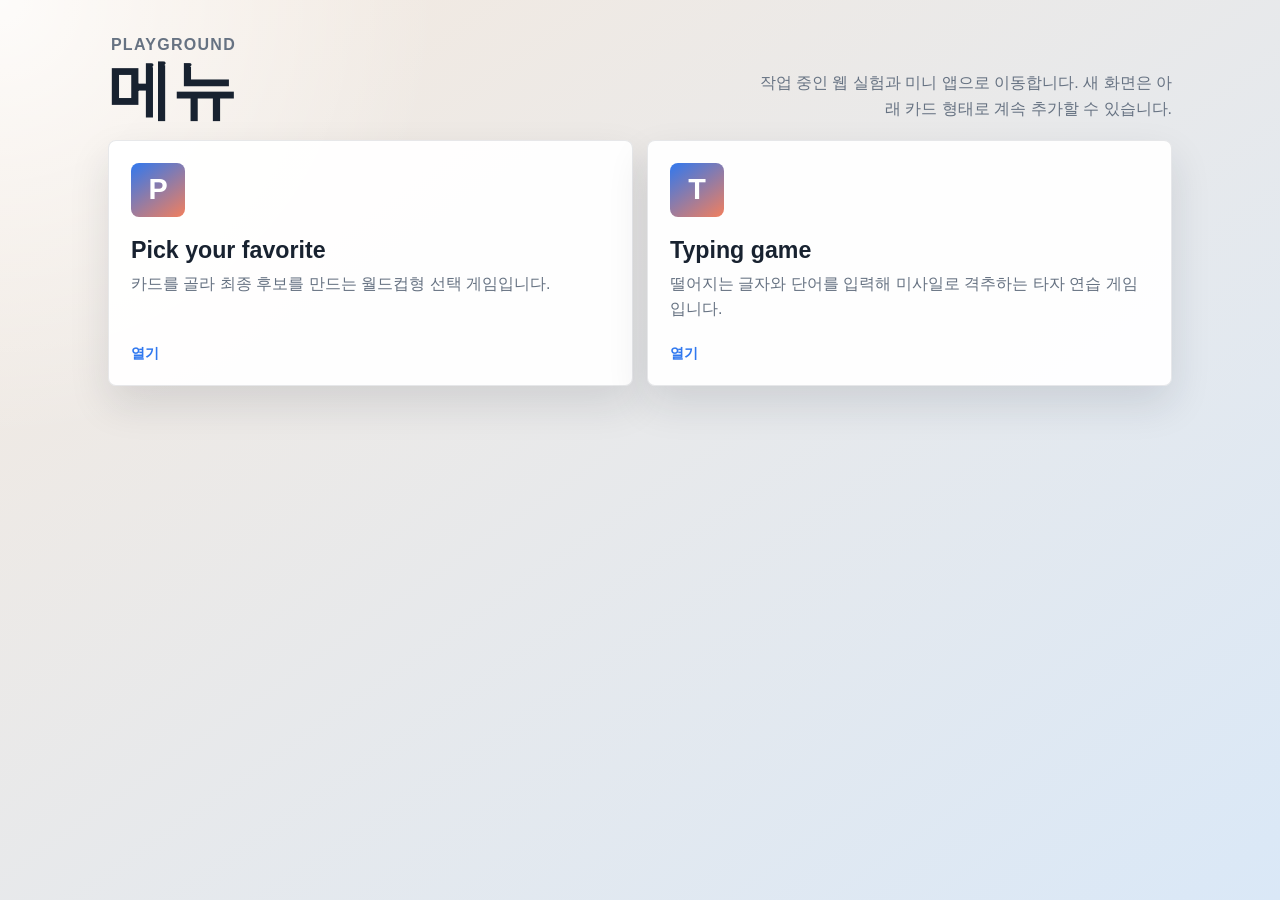
==== index.html @ 2c7c3b1e "pick your favorite 모바일화면" ====
<!doctype html>
<html lang="ko">
  <head>
    <meta charset="UTF-8" />
    <meta name="viewport" content="width=device-width, initial-scale=1.0" />
    <link rel="icon" href="./favicon.ico" type="image/x-icon" />
    <title>Playground</title>
    <style>
      :root {
        --bg-top: #f5eadf;
        --bg-bottom: #dae8f7;
        --panel: rgba(255, 255, 255, 0.88);
        --card: rgba(255, 255, 255, 0.95);
        --line: rgba(23, 34, 48, 0.1);
        --text: #182230;
        --muted: #667282;
        --warm: #f27f5d;
        --cool: #3078ef;
        --shadow: 0 18px 40px rgba(24, 34, 48, 0.12);
      }

      * {
        box-sizing: border-box;
      }

      body {
        margin: 0;
        min-height: 100vh;
        font-family: 'Segoe UI', Arial, sans-serif;
        color: var(--text);
        background: radial-gradient(circle at top left, rgba(255, 255, 255, 0.85), transparent 28%), linear-gradient(145deg, var(--bg-top), var(--bg-bottom));
      }

      .page {
        width: min(1100px, 100%);
        margin: 0 auto;
        padding: 32px 18px;
      }

      .header {
        display: flex;
        align-items: flex-end;
        justify-content: space-between;
        gap: 18px;
        margin-bottom: 18px;
      }

      .eyebrow {
        margin: 0 0 8px;
        color: var(--muted);
        font-size: 0.82rem;
        font-weight: 800;
        letter-spacing: 0.08em;
        text-transform: uppercase;
      }

      h1 {
        margin: 0;
        font-size: clamp(2.2rem, 5vw, 4.8rem);
        line-height: 1;
      }

      .header p {
        max-width: 420px;
        margin: 0;
        color: var(--muted);
        font-size: 1rem;
        line-height: 1.6;
        text-align: right;
      }

      .app-grid {
        display: grid;
        grid-template-columns: repeat(auto-fit, minmax(240px, 1fr));
        gap: 14px;
      }

      .app-card {
        min-height: 220px;
        display: flex;
        flex-direction: column;
        justify-content: space-between;
        padding: 22px;
        border: 1px solid var(--line);
        border-radius: 8px;
        background: var(--card);
        box-shadow: var(--shadow);
        color: inherit;
        text-decoration: none;
        transition:
          transform 0.2s ease,
          border-color 0.2s ease,
          box-shadow 0.2s ease;
      }

      .app-card:hover {
        border-color: rgba(48, 120, 239, 0.28);
        box-shadow: 0 22px 46px rgba(24, 34, 48, 0.16);
        transform: translateY(-4px);
      }

      .app-card__icon {
        width: 54px;
        height: 54px;
        display: grid;
        place-items: center;
        border-radius: 8px;
        background: linear-gradient(145deg, var(--cool), var(--warm));
        color: white;
        font-size: 1.8rem;
        font-weight: 900;
      }

      .app-card__title {
        margin: 20px 0 8px;
        font-size: 1.45rem;
        line-height: 1.2;
      }

      .app-card__desc {
        margin: 0;
        color: var(--muted);
        line-height: 1.55;
      }

      .app-card__meta {
        margin-top: 22px;
        color: var(--cool);
        font-size: 0.9rem;
        font-weight: 800;
      }

      @media (max-width: 720px) {
        .page {
          padding: 22px 10px;
        }

        .header {
          align-items: flex-start;
          flex-direction: column;
        }

        .header p {
          text-align: left;
        }
      }
    </style>
  </head>
  <body>
    <main class="page">
      <header class="header">
        <div>
          <p class="eyebrow">Playground</p>
          <h1>메뉴</h1>
        </div>
        <p>작업 중인 웹 실험과 미니 앱으로 이동합니다. 새 화면은 아래 카드 형태로 계속 추가할 수 있습니다.</p>
      </header>

      <section class="app-grid" aria-label="앱 메뉴">
        <a class="app-card" href="./pick-your-favorite/">
          <div>
            <div class="app-card__icon">P</div>
            <h2 class="app-card__title">Pick your favorite</h2>
            <p class="app-card__desc">카드를 골라 최종 후보를 만드는 월드컵형 선택 게임입니다.</p>
          </div>
          <div class="app-card__meta">열기</div>
        </a>

        <a class="app-card" href="./typing-game/">
          <div>
            <div class="app-card__icon">T</div>
            <h2 class="app-card__title">Typing game</h2>
            <p class="app-card__desc">떨어지는 글자와 단어를 입력해 미사일로 격추하는 타자 연습 게임입니다.</p>
          </div>
          <div class="app-card__meta">열기</div>
        </a>
      </section>
    </main>
  </body>
</html>
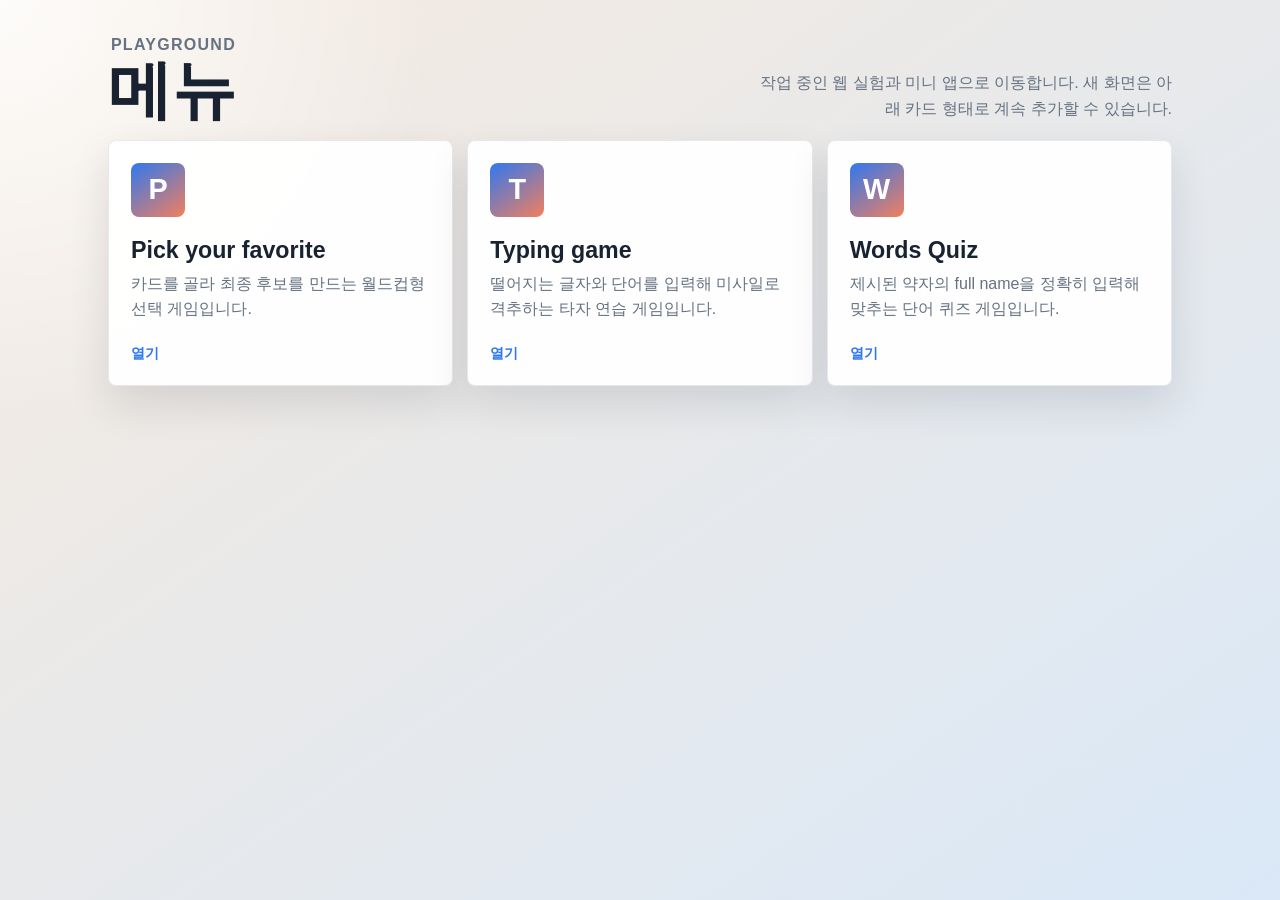
==== commit c159db3e: "단어퀴즈 추가" ====
--- a/index.html
+++ b/index.html
@@ -174,6 +174,15 @@
           </div>
           <div class="app-card__meta">열기</div>
         </a>
+
+        <a class="app-card" href="./words-quiz/">
+          <div>
+            <div class="app-card__icon">W</div>
+            <h2 class="app-card__title">Words Quiz</h2>
+            <p class="app-card__desc">제시된 약자의 full name을 정확히 입력해 맞추는 단어 퀴즈 게임입니다.</p>
+          </div>
+          <div class="app-card__meta">열기</div>
+        </a>
       </section>
     </main>
   </body>
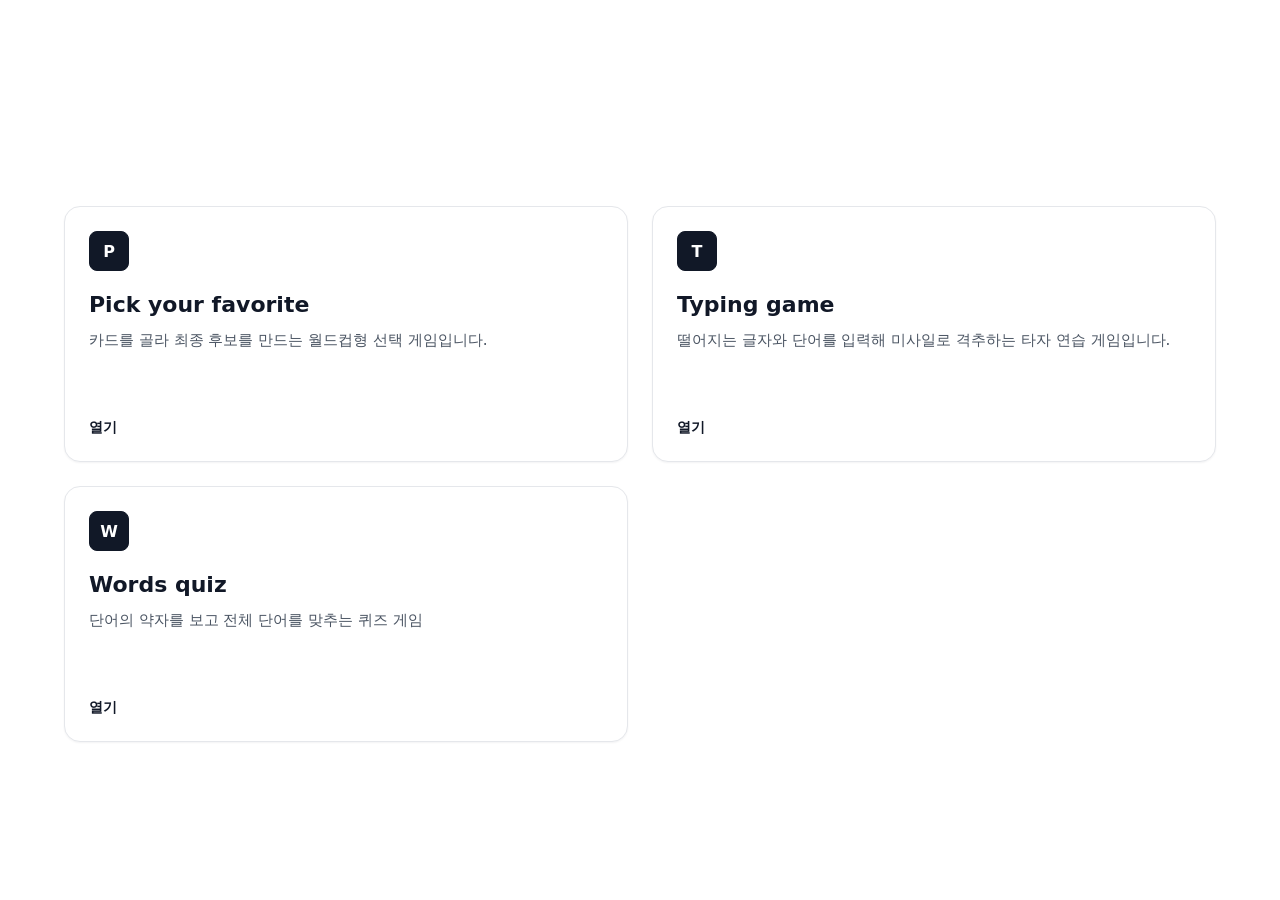
==== commit dcde964c: "entry point 레이아웃 변경" ====
--- a/index.html
+++ b/index.html
@@ -3,187 +3,54 @@
   <head>
     <meta charset="UTF-8" />
     <meta name="viewport" content="width=device-width, initial-scale=1.0" />
-    <link rel="icon" href="./favicon.ico" type="image/x-icon" />
     <title>Playground</title>
-    <style>
-      :root {
-        --bg-top: #f5eadf;
-        --bg-bottom: #dae8f7;
-        --panel: rgba(255, 255, 255, 0.88);
-        --card: rgba(255, 255, 255, 0.95);
-        --line: rgba(23, 34, 48, 0.1);
-        --text: #182230;
-        --muted: #667282;
-        --warm: #f27f5d;
-        --cool: #3078ef;
-        --shadow: 0 18px 40px rgba(24, 34, 48, 0.12);
-      }
-
-      * {
-        box-sizing: border-box;
-      }
-
-      body {
-        margin: 0;
-        min-height: 100vh;
-        font-family: 'Segoe UI', Arial, sans-serif;
-        color: var(--text);
-        background: radial-gradient(circle at top left, rgba(255, 255, 255, 0.85), transparent 28%), linear-gradient(145deg, var(--bg-top), var(--bg-bottom));
-      }
-
-      .page {
-        width: min(1100px, 100%);
-        margin: 0 auto;
-        padding: 32px 18px;
-      }
-
-      .header {
-        display: flex;
-        align-items: flex-end;
-        justify-content: space-between;
-        gap: 18px;
-        margin-bottom: 18px;
-      }
-
-      .eyebrow {
-        margin: 0 0 8px;
-        color: var(--muted);
-        font-size: 0.82rem;
-        font-weight: 800;
-        letter-spacing: 0.08em;
-        text-transform: uppercase;
-      }
-
-      h1 {
-        margin: 0;
-        font-size: clamp(2.2rem, 5vw, 4.8rem);
-        line-height: 1;
-      }
-
-      .header p {
-        max-width: 420px;
-        margin: 0;
-        color: var(--muted);
-        font-size: 1rem;
-        line-height: 1.6;
-        text-align: right;
-      }
-
-      .app-grid {
-        display: grid;
-        grid-template-columns: repeat(auto-fit, minmax(240px, 1fr));
-        gap: 14px;
-      }
-
-      .app-card {
-        min-height: 220px;
-        display: flex;
-        flex-direction: column;
-        justify-content: space-between;
-        padding: 22px;
-        border: 1px solid var(--line);
-        border-radius: 8px;
-        background: var(--card);
-        box-shadow: var(--shadow);
-        color: inherit;
-        text-decoration: none;
-        transition:
-          transform 0.2s ease,
-          border-color 0.2s ease,
-          box-shadow 0.2s ease;
-      }
-
-      .app-card:hover {
-        border-color: rgba(48, 120, 239, 0.28);
-        box-shadow: 0 22px 46px rgba(24, 34, 48, 0.16);
-        transform: translateY(-4px);
-      }
-
-      .app-card__icon {
-        width: 54px;
-        height: 54px;
-        display: grid;
-        place-items: center;
-        border-radius: 8px;
-        background: linear-gradient(145deg, var(--cool), var(--warm));
-        color: white;
-        font-size: 1.8rem;
-        font-weight: 900;
-      }
-
-      .app-card__title {
-        margin: 20px 0 8px;
-        font-size: 1.45rem;
-        line-height: 1.2;
-      }
-
-      .app-card__desc {
-        margin: 0;
-        color: var(--muted);
-        line-height: 1.55;
-      }
-
-      .app-card__meta {
-        margin-top: 22px;
-        color: var(--cool);
-        font-size: 0.9rem;
-        font-weight: 800;
-      }
-
-      @media (max-width: 720px) {
-        .page {
-          padding: 22px 10px;
-        }
-
-        .header {
-          align-items: flex-start;
-          flex-direction: column;
-        }
-
-        .header p {
-          text-align: left;
-        }
-      }
-    </style>
+    <link rel="stylesheet" href="../assets/css/tailwind.css" />
+    <link rel="stylesheet" href="./style.css" />
+    <script src="../assets/components/navigation-dropdown.js" defer></script>
   </head>
   <body>
     <main class="page">
-      <header class="header">
-        <div>
-          <p class="eyebrow">Playground</p>
-          <h1>메뉴</h1>
-        </div>
-        <p>작업 중인 웹 실험과 미니 앱으로 이동합니다. 새 화면은 아래 카드 형태로 계속 추가할 수 있습니다.</p>
-      </header>
+      <div class="page-inner">
+        <section class="app-grid" aria-label="앱 메뉴">
+          <a class="app-card fade-in delay-1" href="https://play.gurunun.me/pick-your-favorite/">
+            <div>
+              <div class="app-card__icon">P</div>
+              <h2 class="app-card__title">Pick your favorite</h2>
+              <p class="app-card__desc">카드를 골라 최종 후보를 만드는 월드컵형 선택 게임입니다.</p>
+            </div>
+            <div class="app-card__meta">열기</div>
+          </a>
 
-      <section class="app-grid" aria-label="앱 메뉴">
-        <a class="app-card" href="./pick-your-favorite/">
-          <div>
-            <div class="app-card__icon">P</div>
-            <h2 class="app-card__title">Pick your favorite</h2>
-            <p class="app-card__desc">카드를 골라 최종 후보를 만드는 월드컵형 선택 게임입니다.</p>
-          </div>
-          <div class="app-card__meta">열기</div>
-        </a>
+          <a class="app-card fade-in delay-2" href="https://play.gurunun.me/typing-game/">
+            <div>
+              <div class="app-card__icon">T</div>
+              <h2 class="app-card__title">Typing game</h2>
+              <p class="app-card__desc">떨어지는 글자와 단어를 입력해 미사일로 격추하는 타자 연습 게임입니다.</p>
+            </div>
+            <div class="app-card__meta">열기</div>
+          </a>
 
-        <a class="app-card" href="./typing-game/">
-          <div>
-            <div class="app-card__icon">T</div>
-            <h2 class="app-card__title">Typing game</h2>
-            <p class="app-card__desc">떨어지는 글자와 단어를 입력해 미사일로 격추하는 타자 연습 게임입니다.</p>
-          </div>
-          <div class="app-card__meta">열기</div>
-        </a>
+          <a class="app-card fade-in delay-3" href="https://play.gurunun.me/words-quiz/">
+            <div>
+              <div class="app-card__icon">W</div>
+              <h2 class="app-card__title">Words quiz</h2>
+              <p class="app-card__desc">단어의 약자를 보고 전체 단어를 맞추는 퀴즈 게임</p>
+            </div>
+            <div class="app-card__meta">열기</div>
+          </a>
+        </section>
+      </div>
+    </main>
 
-        <a class="app-card" href="./words-quiz/">
-          <div>
-            <div class="app-card__icon">W</div>
-            <h2 class="app-card__title">Words Quiz</h2>
-            <p class="app-card__desc">제시된 약자의 full name을 정확히 입력해 맞추는 단어 퀴즈 게임입니다.</p>
-          </div>
-          <div class="app-card__meta">열기</div>
-        </a>
-      </section>
-    </main>
+    <script>
+      window.addEventListener('click', function (event) {
+        const dropdown = document.querySelector('.dropdown');
+        const dropdownMenu = document.getElementById('dropdownMenu');
+
+        if (dropdown && !dropdown.contains(event.target)) {
+          dropdownMenu?.classList.remove('show');
+        }
+      });
+    </script>
   </body>
 </html>
--- a/style.css
+++ b/style.css
@@ -0,0 +1,232 @@
+* {
+  margin: 0;
+  padding: 0;
+  box-sizing: border-box;
+}
+
+:root {
+  color-scheme: light;
+}
+
+html,
+body {
+  min-height: 100%;
+}
+
+body {
+  background: #ffffff;
+  color: #111827;
+  font-family:
+    ui-sans-serif,
+    system-ui,
+    -apple-system,
+    BlinkMacSystemFont,
+    'Segoe UI',
+    sans-serif;
+}
+
+.dropdown {
+  position: relative;
+}
+
+.dropdown-menu {
+  display: none;
+  position: absolute;
+  right: 0;
+  top: 100%;
+  margin-top: 0.5rem;
+  background: #ffffff;
+  border: 1px solid #d1d5db;
+  border-radius: 0.5rem;
+  box-shadow: 0 10px 25px rgba(17, 24, 39, 0.12);
+  width: 100%;
+  z-index: 100;
+}
+
+.dropdown-menu.show {
+  display: block;
+}
+
+.dropdown-item {
+  display: flex;
+  align-items: center;
+  gap: 0.5rem;
+  padding: 0.75rem 1rem;
+  color: #111827;
+  text-decoration: none;
+  transition: background-color 0.2s;
+}
+
+.dropdown-item:hover {
+  background-color: #f3f4f6;
+}
+
+.page {
+  min-height: 100vh;
+  display: flex;
+  align-items: center;
+  justify-content: center;
+  padding: 6rem 1.5rem 3rem;
+}
+
+.page-inner {
+  width: 100%;
+  max-width: 72rem;
+  margin: 0 auto;
+}
+
+.header {
+  display: grid;
+  grid-template-columns: minmax(0, 0.9fr) minmax(18rem, 1fr);
+  align-items: end;
+  gap: 2rem;
+  margin-bottom: 2rem;
+  padding-bottom: 1.5rem;
+  border-bottom: 1px solid #e5e7eb;
+}
+
+.eyebrow {
+  margin-bottom: 0.5rem;
+  color: #6b7280;
+  font-size: 0.875rem;
+  font-weight: 700;
+  text-transform: uppercase;
+}
+
+.header h1 {
+  color: #111827;
+  font-size: clamp(2.5rem, 7vw, 4.5rem);
+  line-height: 1;
+  font-weight: 800;
+}
+
+.header > p {
+  color: #4b5563;
+  font-size: 1rem;
+  line-height: 1.7;
+}
+
+.app-grid {
+  display: grid;
+  grid-template-columns: repeat(2, minmax(0, 1fr));
+  gap: 1.5rem;
+}
+
+.app-card {
+  display: flex;
+  min-height: 16rem;
+  flex-direction: column;
+  justify-content: space-between;
+  gap: 2rem;
+  padding: 1.5rem;
+  border: 1px solid #e5e7eb;
+  border-radius: 1rem;
+  background: #ffffff;
+  color: #111827;
+  box-shadow: 0 1px 2px rgba(17, 24, 39, 0.05);
+  text-decoration: none;
+  transition:
+    border-color 0.3s ease,
+    box-shadow 0.3s ease,
+    transform 0.3s ease;
+}
+
+.app-card:hover {
+  border-color: #111827;
+  box-shadow:
+    0 10px 15px -3px rgba(17, 24, 39, 0.1),
+    0 4px 6px -4px rgba(17, 24, 39, 0.1);
+  transform: translateY(-8px);
+}
+
+.app-card__icon {
+  display: grid;
+  width: 2.5rem;
+  height: 2.5rem;
+  margin-bottom: 1.25rem;
+  place-items: center;
+  border: 1px solid #111827;
+  border-radius: 0.5rem;
+  background: #111827;
+  color: #ffffff;
+  font-weight: 800;
+}
+
+.app-card__title {
+  margin-bottom: 0.5rem;
+  font-size: 1.375rem;
+  line-height: 1.3;
+  font-weight: 800;
+}
+
+.app-card__desc {
+  color: #4b5563;
+  font-size: 0.95rem;
+  line-height: 1.65;
+}
+
+.app-card__meta {
+  color: #111827;
+  font-size: 0.875rem;
+  font-weight: 700;
+}
+
+@keyframes fadeIn {
+  from {
+    opacity: 0;
+    transform: translateY(20px);
+  }
+
+  to {
+    opacity: 1;
+    transform: translateY(0);
+  }
+}
+
+.fade-in {
+  animation: fadeIn 0.8s ease-out forwards;
+}
+
+.delay-1 {
+  animation-delay: 0.1s;
+  opacity: 0;
+}
+
+.delay-2 {
+  animation-delay: 0.2s;
+  opacity: 0;
+}
+
+.delay-3 {
+  animation-delay: 0.3s;
+  opacity: 0;
+}
+
+@media (max-width: 768px) {
+  nav .container {
+    padding-left: 0.5rem;
+    padding-right: 0.5rem;
+    padding-top: 0.5rem;
+    padding-bottom: 0.5rem;
+  }
+
+  .page {
+    padding: 5rem 0.5rem 2rem;
+  }
+
+  .header {
+    grid-template-columns: 1fr;
+    gap: 1rem;
+    margin-bottom: 1rem;
+  }
+
+  .app-grid {
+    grid-template-columns: 1fr;
+    gap: 0.75rem;
+  }
+
+  .app-card {
+    min-height: 12rem;
+    padding: 1rem;
+  }
+}
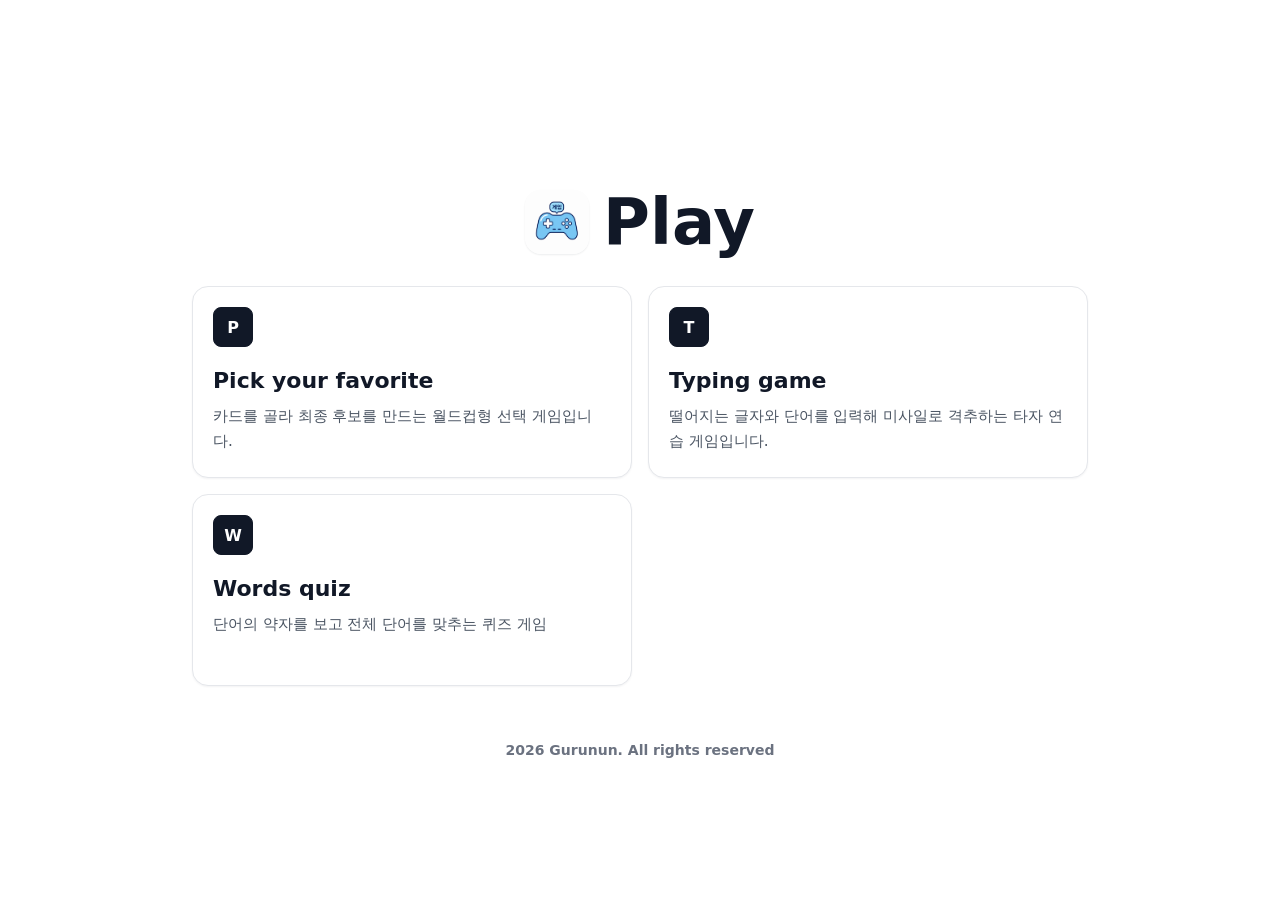
==== commit 49fcd0d3: "favicon 변경" ====
--- a/index.html
+++ b/index.html
@@ -6,39 +6,49 @@
     <title>Playground</title>
     <link rel="stylesheet" href="../assets/css/tailwind.css" />
     <link rel="stylesheet" href="./style.css" />
+    <link rel="icon" href="favicon.ico" type="image/x-icon" />
+    <script async src="https://pagead2.googlesyndication.com/pagead/js/adsbygoogle.js?client=ca-pub-2370597715066024" crossorigin="anonymous"></script>
     <script src="../assets/components/navigation-dropdown.js" defer></script>
   </head>
   <body>
     <main class="page">
       <div class="page-inner">
+        <header class="home-header fade-in">
+          <a class="brand" href="./" aria-label="Playground 홈">
+            <img src="assets/icons/game.png" alt="" class="brand-icon" aria-hidden="true" />
+            <h1 class="brand-title">Play</h1>
+          </a>
+        </header>
+
         <section class="app-grid" aria-label="앱 메뉴">
-          <a class="app-card fade-in delay-1" href="https://play.gurunun.me/pick-your-favorite/">
+          <a class="app-card fade-in delay-1" href="pick-your-favorite/">
             <div>
               <div class="app-card__icon">P</div>
               <h2 class="app-card__title">Pick your favorite</h2>
               <p class="app-card__desc">카드를 골라 최종 후보를 만드는 월드컵형 선택 게임입니다.</p>
             </div>
-            <div class="app-card__meta">열기</div>
           </a>
 
-          <a class="app-card fade-in delay-2" href="https://play.gurunun.me/typing-game/">
+          <a class="app-card fade-in delay-2" href="typing-game/">
             <div>
               <div class="app-card__icon">T</div>
               <h2 class="app-card__title">Typing game</h2>
               <p class="app-card__desc">떨어지는 글자와 단어를 입력해 미사일로 격추하는 타자 연습 게임입니다.</p>
             </div>
-            <div class="app-card__meta">열기</div>
           </a>
 
-          <a class="app-card fade-in delay-3" href="https://play.gurunun.me/words-quiz/">
+          <a class="app-card fade-in delay-3" href="words-quiz/">
             <div>
               <div class="app-card__icon">W</div>
               <h2 class="app-card__title">Words quiz</h2>
               <p class="app-card__desc">단어의 약자를 보고 전체 단어를 맞추는 퀴즈 게임</p>
             </div>
-            <div class="app-card__meta">열기</div>
           </a>
         </section>
+
+        <footer class="home-footer fade-in delay-1">
+          <p class="footer-text">2026 Gurunun. All rights reserved</p>
+        </footer>
       </div>
     </main>
 
--- a/style.css
+++ b/style.css
@@ -75,6 +75,35 @@
   margin: 0 auto;
 }
 
+.home-header {
+  display: flex;
+  justify-content: center;
+  margin-bottom: 2rem;
+}
+
+.brand {
+  display: inline-flex;
+  align-items: center;
+  gap: 0.875rem;
+  color: #111827;
+  text-decoration: none;
+}
+
+.brand-icon {
+  width: 4rem;
+  height: 4rem;
+  border-radius: 1rem;
+  object-fit: cover;
+  box-shadow: 0 1px 2px rgba(17, 24, 39, 0.08);
+}
+
+.brand-title {
+  font-size: clamp(2.25rem, 6vw, 4rem);
+  line-height: 1;
+  font-weight: 800;
+  letter-spacing: 0;
+}
+
 .header {
   display: grid;
   grid-template-columns: minmax(0, 0.9fr) minmax(18rem, 1fr);
@@ -109,16 +138,18 @@
 .app-grid {
   display: grid;
   grid-template-columns: repeat(2, minmax(0, 1fr));
-  gap: 1.5rem;
+  max-width: 56rem;
+  margin: 0 auto;
+  gap: 1rem;
 }
 
 .app-card {
   display: flex;
-  min-height: 16rem;
+  min-height: 12rem;
   flex-direction: column;
   justify-content: space-between;
-  gap: 2rem;
-  padding: 1.5rem;
+  gap: 1.25rem;
+  padding: 1.25rem;
   border: 1px solid #e5e7eb;
   border-radius: 1rem;
   background: #ffffff;
@@ -165,10 +196,17 @@
   line-height: 1.65;
 }
 
-.app-card__meta {
-  color: #111827;
+.home-footer {
+  display: flex;
+  justify-content: center;
+  margin-top: 2rem;
+  padding-top: 1.5rem;
+}
+
+.footer-text {
+  color: #6b7280;
   font-size: 0.875rem;
-  font-weight: 700;
+  font-weight: 600;
 }
 
 @keyframes fadeIn {
@@ -214,6 +252,20 @@
     padding: 5rem 0.5rem 2rem;
   }
 
+  .home-header {
+    margin-bottom: 1rem;
+  }
+
+  .brand {
+    gap: 0.625rem;
+  }
+
+  .brand-icon {
+    width: 3rem;
+    height: 3rem;
+    border-radius: 0.75rem;
+  }
+
   .header {
     grid-template-columns: 1fr;
     gap: 1rem;
@@ -226,7 +278,12 @@
   }
 
   .app-card {
-    min-height: 12rem;
+    min-height: 10rem;
     padding: 1rem;
   }
-}
+
+  .home-footer {
+    margin-top: 1rem;
+    padding-top: 1rem;
+  }
+}
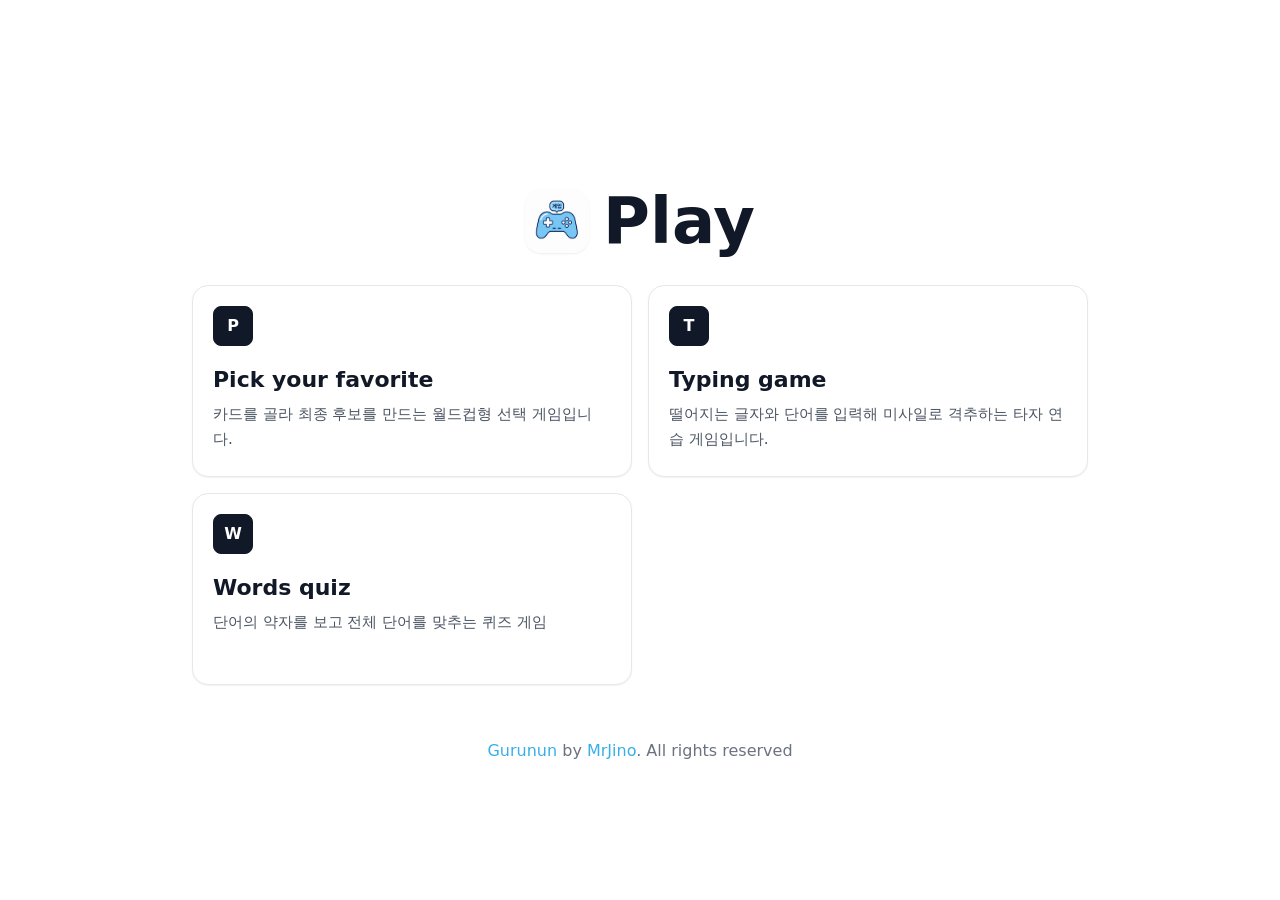
==== commit 61769651: "홈화면의 메인메뉴 변경" ====
--- a/index.html
+++ b/index.html
@@ -47,7 +47,10 @@
         </section>
 
         <footer class="home-footer fade-in delay-1">
-          <p class="footer-text">2026 Gurunun. All rights reserved</p>
+          <p class="footer-text">
+            <a href="https://gurunun.me">Gurunun</a> by <a href="https://mrjino.github.io/" target="_blank" rel="noopener noreferrer">MrJino</a>. All rights
+            reserved
+          </p>
         </footer>
       </div>
     </main>
--- a/style.css
+++ b/style.css
@@ -205,8 +205,17 @@
 
 .footer-text {
   color: #6b7280;
-  font-size: 0.875rem;
-  font-weight: 600;
+  font-size: 1rem;
+}
+
+.footer-text a {
+  color: #38aeea;
+  text-decoration: none;
+}
+
+.footer-text a:hover {
+  color: #082063;
+  text-decoration: underline;
 }
 
 @keyframes fadeIn {
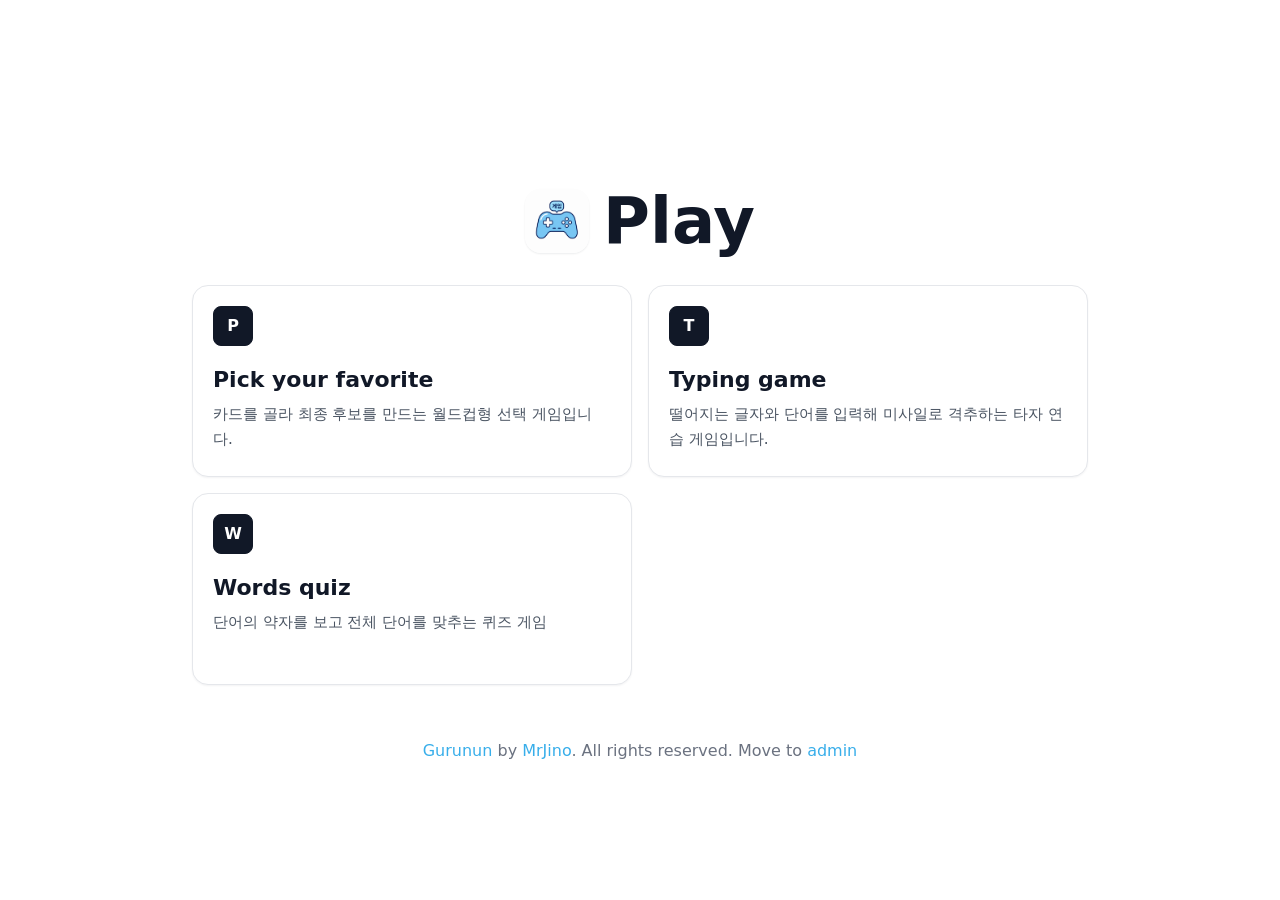
==== commit 2ee553bd: "admin 페이지" ====
--- a/index.html
+++ b/index.html
@@ -14,10 +14,10 @@
     <main class="page">
       <div class="page-inner">
         <header class="home-header fade-in">
-          <a class="brand" href="./" aria-label="Playground 홈">
+          <span class="brand" aria-label="Playground 홈">
             <img src="assets/icons/game.png" alt="" class="brand-icon" aria-hidden="true" />
             <h1 class="brand-title">Play</h1>
-          </a>
+          </span>
         </header>
 
         <section class="app-grid" aria-label="앱 메뉴">
@@ -49,7 +49,7 @@
         <footer class="home-footer fade-in delay-1">
           <p class="footer-text">
             <a href="https://gurunun.me">Gurunun</a> by <a href="https://mrjino.github.io/" target="_blank" rel="noopener noreferrer">MrJino</a>. All rights
-            reserved
+            reserved. Move to <a href="admin">admin</a>
           </p>
         </footer>
       </div>
